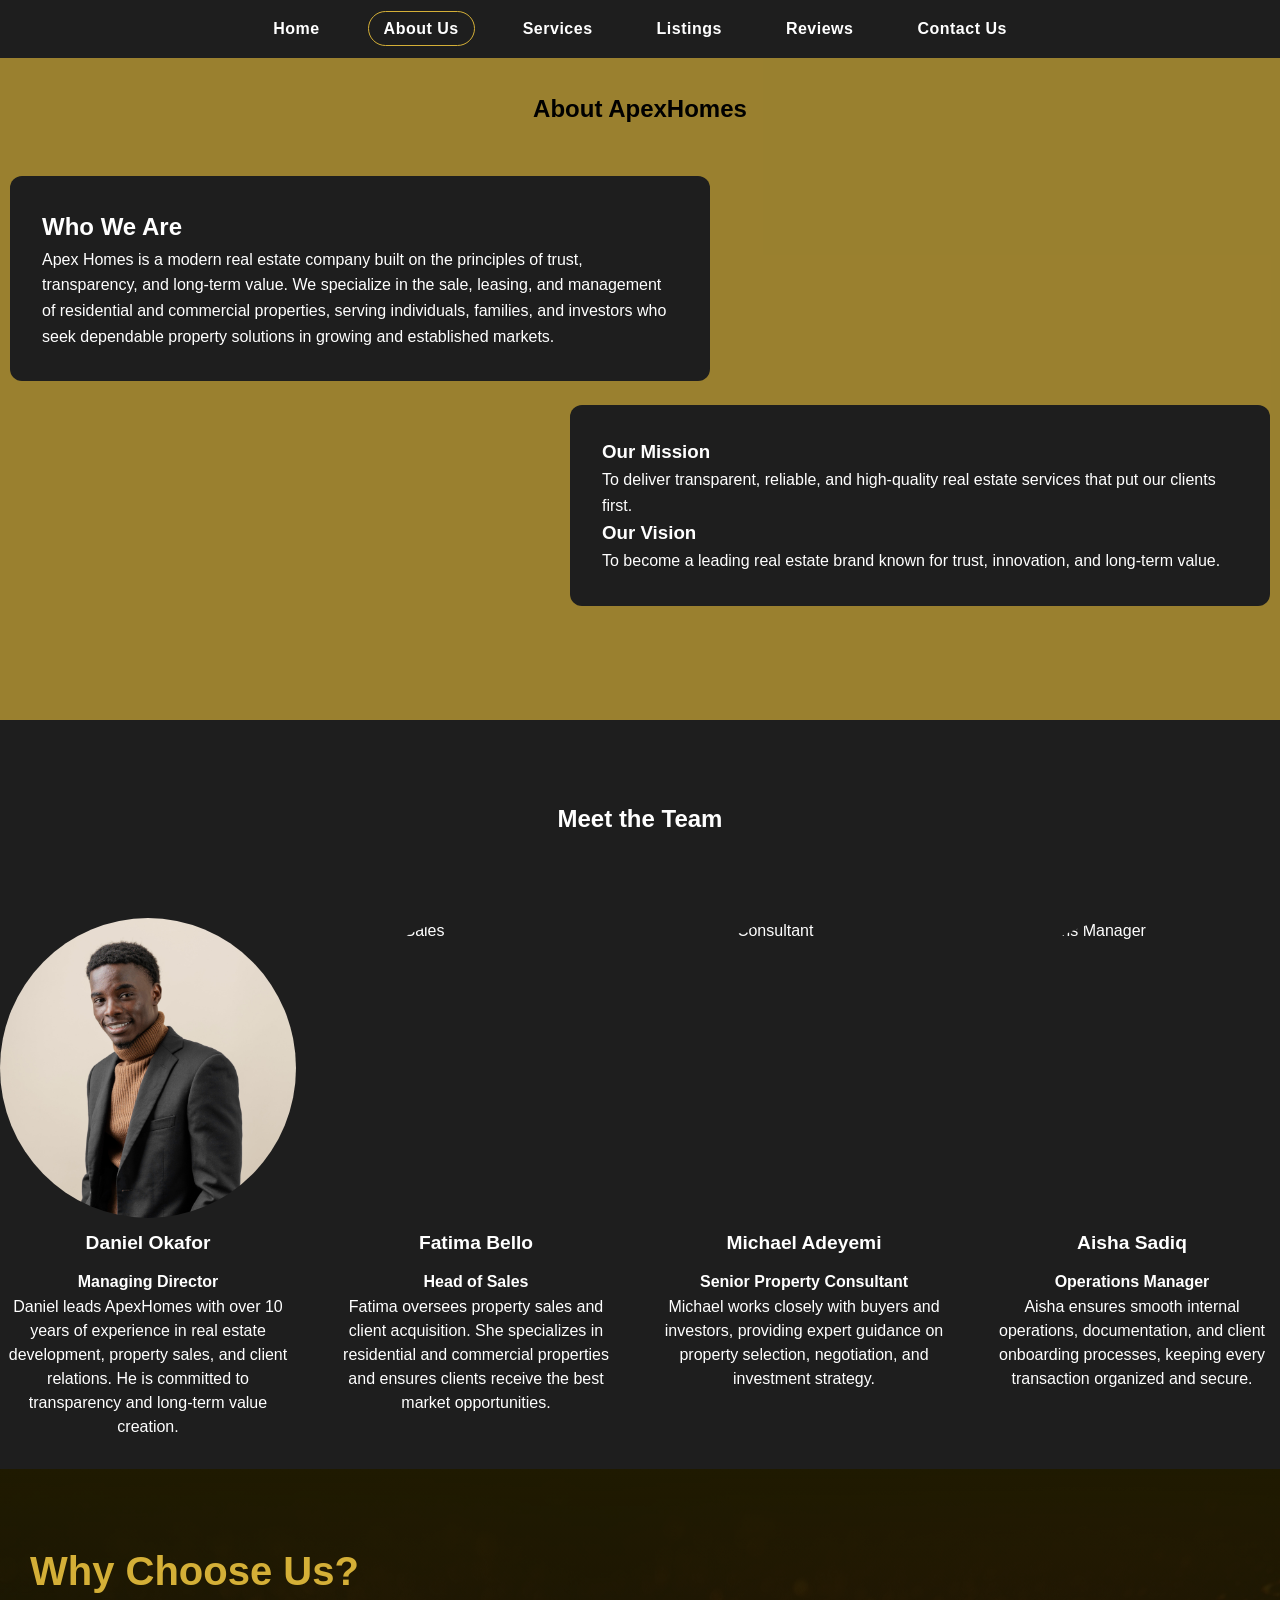
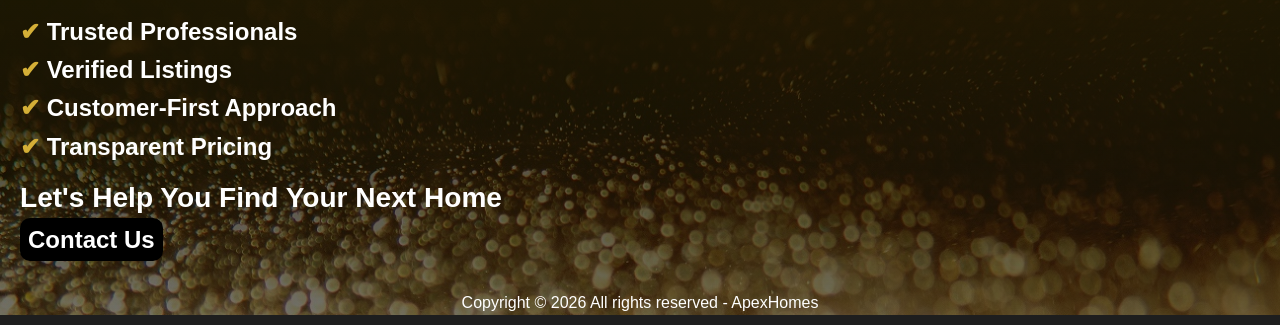
==== about us.html @ d1f8b188 "first save" ====
<!DOCTYPE html>
<html lang="en">
<head>
    <meta charset="UTF-8">
    <meta name="viewport" content="width=device-width, initial-scale=1.0">
    <title>ApexHomes</title>
    <link rel="stylesheet" href="style.css">
</head>
<body>
    <header>
    <nav>
<div class="hamburger">
            <span class="bar  bar1"></span>
            <span class="bar  bar2"></span>
            <span class="bar  bar3"></span>
        </div>

        <ul class="nav-links">
            <li> <a href="home.html">Home</a></li>
            <li> <a href="about us.html"  class="active">About Us</a></li>
            <li> <a href="home.html#services-top">Services</a></li>
            <li> <a href="listings.html">Listings</a></li>
            <li> <a href="home.html#reviews-top">Reviews</a></li>
            <li> <a href="contact us.html">Contact Us</a></li>
        </ul>
    </nav>
</header>
<section class="about-hero">
  <h1>About ApexHomes</h1>

  <div id="about-wrapper">
  <div class="who-are-we  block">
   <h2>Who We Are</h2>
      <p>
       Apex Homes is a modern real estate company built on the principles of trust, transparency, and long-term value. We specialize in the sale, leasing, and
        management of residential and commercial properties, serving individuals, families, and investors who seek dependable property solutions in growing and established markets.
      </p>
      </div>

       <div class="mission  block">
    <h3>Our Mission</h3>
    <p>
      To deliver transparent, reliable, and high-quality real estate services
      that put our clients first.
    </p>
      <h3>Our Vision</h3>
    <p>
      To become a leading real estate brand known for trust, innovation, and
      long-term value.
    </p>
  </div>

 
  </div>

</section>




<section class="meet-team" id="meet-team">

 <h2 class="section-title">Meet the Team</h2>
  

  <div class="team-grid">
    <div class="team-card">
      <img src="team1.jpg" alt="Managing Director">
      <h3>Daniel Okafor</h3>
      <span>Managing Director</span>
      <p>
        
        Daniel leads ApexHomes with over 10 years of experience in real estate
        development, property sales, and client relations. He is committed to
        transparency and long-term value creation.
      </p>
    </div>

    <div class="team-card">
      <img src="team2.jpg" alt="Head of Sales">
      <h3>Fatima Bello</h3>
      <span>Head of Sales</span>
      <p>
        Fatima oversees property sales and client acquisition. She specializes
        in residential and commercial properties and ensures clients receive
        the best market opportunities.
      </p>
    </div>

    <div class="team-card">
      <img src="team3.jpg" alt="Property Consultant">
      <h3>Michael Adeyemi</h3>
      <span>Senior Property Consultant</span>
      <p>
        Michael works closely with buyers and investors, providing expert
        guidance on property selection, negotiation, and investment strategy.
      </p>
    </div>

    <div class="team-card">
      <img src="team4.jpg" alt="Operations Manager">
      <h3>Aisha Sadiq</h3>
      <span>Operations Manager</span>
      <p>
        Aisha ensures smooth internal operations, documentation, and client
        onboarding processes, keeping every transaction organized and secure.
      </p>
    </div>
  </div>

</section>
<footer class="footer-about">
<section class="why-us">
  <h2>Why Choose Us?</h2>

  <div class="reasons">
    <div class="reason"> <span>✔ </span> Trusted Professionals</div>
    <div class="reason"><span>✔ </span>  Verified Listings</div>
    <div class="reason"><span>✔ </span>  Customer-First Approach</div>
    <div class="reason"><span>✔ </span>  Transparent Pricing</div>
  </div>


<div class="about-cta">
  <h3>Let's Help You Find Your Next Home</h3>
  <a href="contact.html" class="btn-primary">Contact Us</a>
  </div>
</section>

<p>
Copyright © 2026 All rights reserved - ApexHomes</p>
</footer>
<script src="script.js"></script>
</body>
</html>
---- style.css ----
* {
            margin: 0;
            padding: 0;
            box-sizing: border-box;
            font-family: 'Inter', sans-serif;
        }

        html{
            scroll-behavior: smooth;
        }

         body {
           /* background: linear-gradient(to right, #0F172A, #D4AF37);
            color: #333; */
            background-color:#1E1E1E ;
            color: #ffff;
            line-height: 1.6;
            overflow-x: hidden;
            min-height: 100vh;
            
            
        }





        
/* ======================
   HOME PAGE
====================== */
        
        nav {
  margin: 0 auto;
  padding: 1rem 1.5rem;
  display: flex;
  justify-content: center;
  align-items: center;
  position:fixed;
top: 0;
left: 0;
width: 100%;
  z-index: 1000;
  background-color: #1e1e1e;
  transition: box-shadow 0.3s ease, border-bottom 0.3s ease;
}

nav.scrolled {
  border-bottom: 0.5px solid rgba(212, 175, 55, 0.6); 
   box-shadow: 0 2px 5px rgba(212, 175, 55, 0.6);
}

.nav-links a.active {
  
  border: 1px solid #D4AF37;
  border-radius: 20px;
  
}



           .nav-links {
            display: flex;
            gap: 2rem;
            list-style: none;
            
           
        }

        .nav-links a {
            color: #fff;
            text-decoration: none;
            font-weight: 800; /* Medium weight */
            font-size: 16px;
             letter-spacing: 0.5px;
             padding: 8px 15px;
            border: 1px solid transparent;
            border-radius: 15px;
            

        }
        

        nav li a:hover{
              
              border: 1px solid #D4AF37;
              
        }

 .hamburger{
    display: none;

 }
 


        .hero-section{
            width: 100%;
            min-height: 100vh;
            padding-top: 90px;
        }
        .hero-content{
            height: 40vh;
            
        }

        .hero-section img{
            width: 100%;
            height: 300px;
            opacity: 0.2;
            box-shadow: 5px 5px 10px 2px rgb(30, 30, 30);

            margin-top: 15px;


            -webkit-mask-image: linear-gradient(to bottom, transparent, black 30%, black 70%, transparent);
            -webkit-mask-repeat: no-repeat;
            -webkit-mask-size: cover;

             mask-image: linear-gradient(to bottom, transparent, black 30%, black 70%, transparent);
             mask-repeat: no-repeat;
             mask-size: cover;
        }

     .hero-title{
        text-align: center;
        color: #d4af37;
         font-weight:1300;
    font-size:2.5rem;
    letter-spacing: 0.5px;
        

     }
     .hero-tagline{
        text-align: center;
        color: #fff;
        align-items: center;
        font-size: 28px;
        font-weight:500 ;
        margin-top: 7px;
        word-spacing: px;
     }

     .hero-actions{
display: flex;
        justify-content: center;
        gap: 2rem;
        margin-top: 24px;
     }
     .hero-content button{
        
        background-color: #d4af37;
        align-items: center;
        list-style: none;
        padding: 15px;
        border-radius: 10px;
        font-size: 17px;
     }
.hero-content button a{
    text-decoration: none;
    color: #0F172A;
    padding: auto;

}


.about-wrapper img{
    width: 40vw;
    height: 75vh;
    margin-top: 60px;
    border-radius: 10px;
}
.about-text h1{
    margin-bottom: 2rem;
    color: #D4AF37;
}

.about-wrapper{
    display: flex;
    justify-content: center;
    color: #fff; 
    gap: 5rem;
    flex: 1;
    width: 100%;
    height: 80vh;

}

.about-text{
    font-size: 18px;
    line-height: 2rem;
    font-weight: 500;
    width: 70vh;
}
.about-section a{
display: flex;
justify-content: flex end;
margin: 70px 0 50px 130px;
padding: 1rem 2rem;
border-radius: 10px;
background-color: #D4AF37;
color: #000;
font-size:medium;
font-weight: 500;
width: auto;
text-decoration: none;
}


.services-section{
   
    width:100%;
   min-height:100vh ;
    background-color: #d4af37ad;
    color: #1E1E1E;
    text-align: right;
      box-shadow: 5px 5px 10px 10px #d4af37ad;
}
.services-section h1{
   text-align: center;
    margin-bottom: 80px;
    padding-top: 80px;
    font-weight: 500;
    
}

.services-section p{
    font-size: 18px;
    line-height: 2rem;
    font-weight: 500;
   
}
.services-images{
    display: flex;
    justify-content: center;
    gap: 2rem;
    align-items: flex-start;
    
    
}
 


.services-images > div{
width: 386px;
    box-sizing: border-box;
    text-align: left;
    

}
        .services-section img{
            max-width: 386px;
            width: 100%;
            height:217px;
            border-radius: 10px;
            outline: 2px solid #1E1E1E;
        }


        .services-section a{
            display: inline-block;
            font-weight: 600;
           font-size: 16px;
            margin:0 70px 20px 0;
            text-decoration: none;
            background-color: #1E1E1E;
            color: #D4AF37;
            padding: 10px;
            border: 1px solid white;
            border-radius: 10px;
            
        }


        .listings-section h1{
            text-align: center;
            margin: 150px 0 50px 0;
            font-weight: 500;
        }

        .listing-images{
            display: flex;
            justify-content: center;
            align-items: flex-start;
            gap: 2rem;

        }

        .listing-images> div{
max-width: 300px;
    box-sizing: border-box;
    background-color: #d4af37ad;
    border-radius: 10px;
   height: 450px;


}

.listing-images p{
     
     justify-content: center;
     align-items: center;
     color: #1E1E1E;
     font-size: 16px;
    font-weight: 545;
    padding:15px 20px ;
}
 
.listing-images h2{

    text-align: center;
     color: #1E1E1E;
}
.listings-section img{
            width: 300px;
            height: 160px;
            border-radius: 10px;
        }




 .viewmore {
    display: block;          
    width: fit-content;      
    margin-left: auto;       
    margin-right: 25px;
    margin-top: 10px;

    padding: 10px 20px;
    background-color: #D4AF37;
    color: #000;
    text-decoration: none;
    border-radius: 6px;
}


.reviews-marquee {
  overflow: hidden;
  width: 100%;

}

.reviews-track{
  display: flex;
  gap: 2rem;
  animation: scroll 20s linear infinite;
}

.reviews-track > div {
  min-width: 300px;
  
  padding: 20px;
  border-radius: 10px;
  box-sizing: border-box;
}

/* Duplicate the content visually for seamless loop */
.reviews-track::after {
  content: '';
  display: flex;
  flex: 0 0 auto;
  width: 100%; /* same width as original .riv content */
}

/* Keyframes for continuous scroll */
@keyframes scroll {
  0% {
    transform: translateX(0);
  }
  100% {
    transform: translateX(-50%);
  }
}


.reviews-marquee:hover .reviews-track {
  animation-play-state: paused;
}

.contact-section{
    width: 100%;
    min-height: 100vh;
    
    
}

.contact-section h1{
    margin-bottom: 10px;
    text-align: center;
}

.contact-section ul{
  text-align: center;
  padding: 2rem;
  list-style: none;
  font-size: 18px;
  
}
.contact-section li a{
    font-size: 18px;
    text-decoration: none;
    color: #D4AF37;
    
}

.contact-section form{
    display: flex;
    justify-content: center;
    
    flex-direction: column;
   max-width: 40rem;
    text-align: center;
    margin: auto;
}

.contact-section input{
    padding: 1rem;
    margin: 1rem;
    border-radius: 10px;
}

 .contact-section textarea{
    padding:20px 0 0 10px;
    
    border-radius: 10px;

 }

 #submit{
    background-color: #D4AF37;
    margin-bottom: 20px;
 }

 .contact-section p{
    margin: auto;
    text-align: center;
    margin-top: 30px;
    margin-bottom: 10px;
 }





/* ======================
   ABOUT PAGE
====================== */
.about-hero{
            width: 100%;
            min-height: 80vh;
            padding-top: 90px;
            background-color: #d4af37ad;
            color: #000;
        }

        .about-hero h1{
            text-align: center;
        }

        #about-wrapper{

             display: flex;
  flex-direction: column;
  gap: 1.5rem;
  padding: 3rem 0;
        }

        .block{
  max-width: 700px;
  background-color:#1E1E1E;
  color: #fff;
  padding: 2rem;
  border-radius: 12px;
        }
.who-are-we{
   
    
   
    align-self: flex-start;
    margin-left: 10px;

}

.mission{

    
   margin-right: 10px;
    
    align-self: flex-end;
}



.meet-team h2{
    text-align: center;
    margin: 80px;
}


.team-grid {
    display: flex;
    gap: 2rem;
    align-items: flex-start;
    margin-bottom: 30px;
}

.team-grid > div {
    width: 300px;
    box-sizing: border-box;
}

.team-grid img {
    display: block;
    width: 100%;
    height: 300px;
    border-radius: 50%;
    object-fit: cover;
}

.team-grid h3 {
    margin: 10px 0;
    font-size: 1.2rem;
    text-align: center;
}

.team-card p {
    margin: 0;
    line-height: 1.5;
    text-align: center;
}

.team-card span{
    text-align: center;
    font-weight: 600;
    display: block;
}

.why-us{
    
    color:#ffff;
      padding: 40px 0 20px 20px;
      font-weight: 600;
      font-size: 1.5rem;
      
   
}
.reasons span{
    color:#D4AF37;
}

.why-us h2{
    margin: 30px 0 10px 10px;
  color:#D4AF37;
     font-weight:1300;
    font-size:2.5rem;
}

.why-us h3{
    margin-top: 10px;
    color:white;
}

.about-cta a{
    text-decoration: none;
    background-color: #000;
    color: #ffff;
    padding: 8px;
    border-radius: 10px;
}

.about-cta a:hover{
    background-color: rgb(212, 175, 55);
    color: #000;
}

.footer-about p{
    text-align: center;
    color: #fff;
    margin: 10px;
}
.footer-about{
     background-image: linear-gradient(
      rgb(31, 26, 1),
      rgba(20, 16, 1, 0.555)
    ),
    url("gold.jpg");
    background-size: cover;
    
}

.footer-about img{
filter: blur(20px);
}



/* ======================
   CONTACT PAGE
====================== */
.contact-us h1{
    padding-top: 90px;
    margin-bottom: -20px;
    color: #D4AF37;
   
}

.contact-us{
    display: flex;
    flex-direction: column;
    align-items: center;
}

.contact-us-p{
    margin-top:-10px;

}



/* ======================
   LISTING PAGE
====================== */

.listing-header{
    background-image: url(home\ bg2.png);
    background-size: cover
   
}

.listing-nav{
    background-color:#1e1e1e48;
}

.listing-header h1{
    padding-top: 90px;
    font-size: 35px;
    font-weight: 600;
    padding-left: 25px;
}

.listing-header p{
   padding-left: 25px; 
}

.filters input{
margin-left: 25px;
width:70%;
margin: 40px 0 20px  20px;
height: 40px;
font-size: 17px;
}
.filters button{
    height:40px;
    color: #fff;
    background-color:#000;
    width: 100px;
    padding: 10px;
    text-align: center;
    outline:2px solid #D4AF37;
    font-size: 17px;
    border-radius: 5px;
    margin-left: 5px;
}

 .listing-grid{
    display: grid;
    grid-template-columns:repeat(auto-fill, minmax(300px, 1fr));
   row-gap: 25px;
    justify-items: center;
 }

.listing-grid img {
    display: block;
    width: 100%;
    height: 300px;
border-radius:10px 10px 0 0  ;
    object-fit: cover;
}
 .listing-card{
width: 300px;
    box-sizing: border-box;
    background-color: #000;
    height: 450px;
    border-radius: 10px;
    
}
.listing-info{
  padding: 10px;  
  display: flex;
  flex-direction: column;
  position: relative;

}

.listing-info button{
 
  
  background-color: #d4af37;
width: 90%;
height: 40px;

margin: auto 15px;
border-radius: 10px;



}

.hidden-details {
  display: none;
}
.show {
  display: block;
  background-color:rgb(253, 245, 234);
  position: absolute;
  z-index: 2;
  color: #000;
  margin-top: 120PX;
  padding: 5px;
}

.listing ul{
    display: flex;
    justify-content: center;
    margin: auto;
}

.listing-footer{
 background-image: url(home\ bg2.png);
 background-size:cover;
 background-repeat: no-repeat;
 background-position:bottom;
    height: 30vh;
    text-align: center;
    padding-top: 30px;
   
}
.listing-footer p{
    font-size: 20px;
    font-weight: 600;
    color:#D4AF37
}
.listing-footer div{
    margin-bottom: 30px;
}

.listing-footer a{
    background-color: #D4AF37;
    text-decoration: none;
    padding: 15px;
    border-radius: 10px;
   color: #fff;
   width: 60%;
 
}
.next-page{
    margin: 25px 0 25px 0;
    color: #D4AF37;
    text-decoration: none;
    display: flex;
    justify-content: center;

}




/* =========================
   TABLET (≤1024px)
========================= */
@media (max-width:1024px){

  .nav-links{
    gap:1rem;
    flex-wrap:wrap;
    justify-content:center;
  }


  .hamburger {
  display: none;
  flex-direction: column;
  cursor: pointer;
  gap: 5px;
}

  .hero-title{
    font-size:2rem;
  }

  .hero-tagline{
    font-size:22px;
  }

  .about-wrapper{
    flex-direction:column;
    align-items:center;
    height:auto;
    text-align:center;
    padding:20px;
  }

  .about-wrapper img{
    width:80%;
    height:auto;
  }

  .about-text{
    width:100%;
  }

  .services-images{
    flex-wrap:wrap;
  }

  .listing-images{
    flex-wrap:wrap;
  }

  .team-grid{
    flex-wrap:wrap;
    justify-content:center;
  }

  .filters input{
    width:60%;
  }
}


/* =========================
   MOBILE (≤768px)
========================= */
@media (max-width:768px){

 
nav{
    justify-content: space-between;
}
  

body{
                overflow-x: hidden;
            }
            .nav-links {
                display: flex;
                flex-direction: column;
                background-color: #1E1E1E;
                width: 40%;
                position: fixed;
                top: 5vh;
                left: 0;
                height: 50vh;
                padding:1em ;
                justify-content:space-around;
                transition:transform 0.5s ease-in ;
                transform: translateX(-100%);
                color: #000;
            }

            .nav-links.active {
                display: flex;
                transform: translateX(0%);
                
            }


            .bar{
                display: block;
                width: 50px;
                height: 7px;
                background-color: #fff;
                margin: 5px 0;
               
            }


            .toggle .bar1{
              transform: rotate(-45deg) translate(-5px,6px);
            }

            .toggle .bar2{
                opacity: 0;
            }

            .toggle .bar3{
                transform: rotate(45deg)  translate(-5px,-6px);
            }


        

.hamburger {
    display: block;
    cursor: pointer;
    z-index: 2000;  /* above nav */
}


.nav-links a.active {
  border: none;
  
}


        nav li a:hover{
              
              border: 1px solid #D4AF37;
              background-color: #D4AF37;
              
        }


  .hero-section{
    padding-top:120px;
  }

  .hero-title{
    font-size:1.7rem;
  }

  .hero-tagline{
    font-size:18px;
  }

  .hero-actions{
    flex-direction:column;
    gap:15px;
  }

  .hero-content button{
    width:80%;
    margin:auto;
  }

  .services-section h1,
  .listings-section h1{
    margin:100px 0 30px;
  }

  .services-images > div  {
    width:90%;
  }

  .listing-images > div  .listing-images img{
    max-width:90%;
    
  }

 .viewmore{
    margin:  20px auto ;
    
  }

  .filters{
    text-align:center;
  }

  .filters input{
    width:90%;
    margin:20px auto;
    display:block;
  }

  .filters button{
    width:90%;
    margin:auto;
    display:block;
    margin-bottom: 20px;
  }

   .filters button:hover{
    background-color: #6d5506;
   }

  .listing-card{
    width:90%;
  }

  .listing-grid{
    grid-template-columns:1fr;
  }

  .listing-footer{
    height: 15vh;
  }

  .contact-section form{
    width:90%;
  }

  .contact-section textarea{
    width:100%;
  }
}



/* =========================
   SMALL PHONES (≤480px)
========================= */
@media (max-width:480px){

  .hero-title{
    font-size:1.4rem;
  }

  .hero-tagline{
    font-size:16px;
  }

  .nav-links a{
    font-size:14px;
    padding:6px 10px;
  }

  .services-section p,
  .listing-images p{
    font-size:15px;
    line-height:1.6rem;
  }

  .reviews-track > div{
    min-width:250px;
  }

  .about-section button{
    margin-left:auto;
    margin-right:auto;
  }

  .listing-header h1{
    font-size:24px;
  }

  .listing-header p{
    font-size:14px;
  }
}
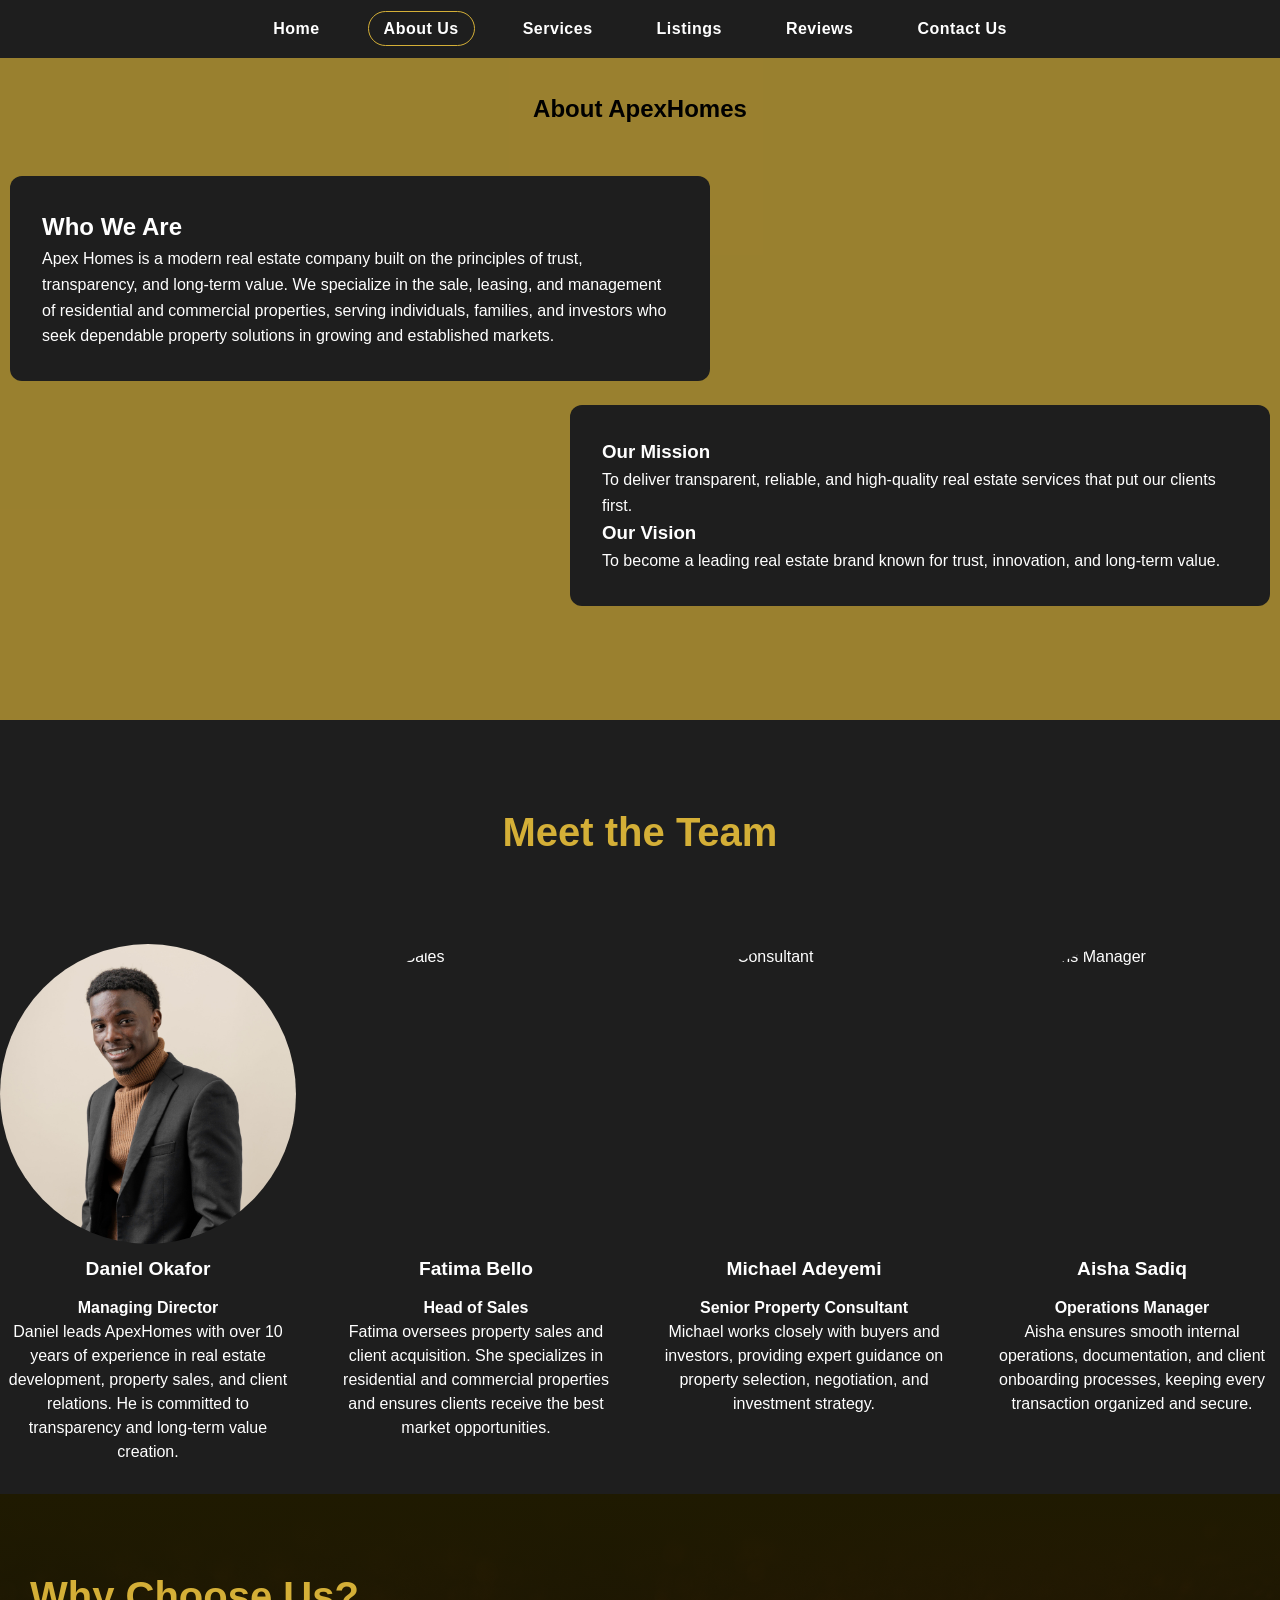
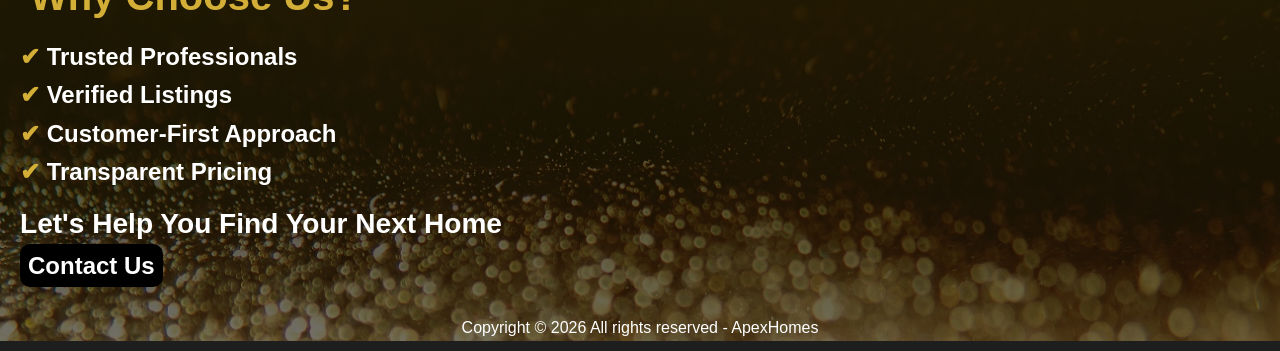
==== commit 8e038957: "added transitions" ====
--- a/about us.html
+++ b/about us.html
@@ -1,137 +1,128 @@
-<!DOCTYPE html>
+<!doctype html>
 <html lang="en">
-<head>
-    <meta charset="UTF-8">
-    <meta name="viewport" content="width=device-width, initial-scale=1.0">
+  <head>
+    <meta charset="UTF-8" />
+    <meta name="viewport" content="width=device-width, initial-scale=1.0" />
     <title>ApexHomes</title>
-    <link rel="stylesheet" href="style.css">
-</head>
-<body>
+    <link rel="stylesheet" href="style.css" />
+  </head>
+  <body>
     <header>
-    <nav>
-<div class="hamburger">
-            <span class="bar  bar1"></span>
-            <span class="bar  bar2"></span>
-            <span class="bar  bar3"></span>
+      <nav>
+        <div class="hamburger">
+          <span class="bar bar1"></span>
+          <span class="bar bar2"></span>
+          <span class="bar bar3"></span>
         </div>
 
         <ul class="nav-links">
-            <li> <a href="home.html">Home</a></li>
-            <li> <a href="about us.html"  class="active">About Us</a></li>
-            <li> <a href="home.html#services-top">Services</a></li>
-            <li> <a href="listings.html">Listings</a></li>
-            <li> <a href="home.html#reviews-top">Reviews</a></li>
-            <li> <a href="contact us.html">Contact Us</a></li>
+          <li><a href="home.html">Home</a></li>
+          <li><a href="about us.html" class="active">About Us</a></li>
+          <li><a href="home.html#services-top">Services</a></li>
+          <li><a href="listings.html">Listings</a></li>
+          <li><a href="home.html#reviews-top">Reviews</a></li>
+          <li><a href="contact us.html">Contact Us</a></li>
         </ul>
-    </nav>
-</header>
-<section class="about-hero">
-  <h1>About ApexHomes</h1>
+      </nav>
+    </header>
+    <section class="about-hero">
+      <h1>About ApexHomes</h1>
 
-  <div id="about-wrapper">
-  <div class="who-are-we  block">
-   <h2>Who We Are</h2>
-      <p>
-       Apex Homes is a modern real estate company built on the principles of trust, transparency, and long-term value. We specialize in the sale, leasing, and
-        management of residential and commercial properties, serving individuals, families, and investors who seek dependable property solutions in growing and established markets.
-      </p>
+      <div id="about-wrapper">
+        <div class="who-are-we block">
+          <h2>Who We Are</h2>
+          <p>
+            Apex Homes is a modern real estate company built on the principles
+            of trust, transparency, and long-term value. We specialize in the
+            sale, leasing, and management of residential and commercial
+            properties, serving individuals, families, and investors who seek
+            dependable property solutions in growing and established markets.
+          </p>
+        </div>
+
+        <div class="mission block">
+          <h3>Our Mission</h3>
+          <p>
+            To deliver transparent, reliable, and high-quality real estate
+            services that put our clients first.
+          </p>
+          <h3>Our Vision</h3>
+          <p>
+            To become a leading real estate brand known for trust, innovation,
+            and long-term value.
+          </p>
+        </div>
       </div>
+    </section>
 
-       <div class="mission  block">
-    <h3>Our Mission</h3>
-    <p>
-      To deliver transparent, reliable, and high-quality real estate services
-      that put our clients first.
-    </p>
-      <h3>Our Vision</h3>
-    <p>
-      To become a leading real estate brand known for trust, innovation, and
-      long-term value.
-    </p>
-  </div>
+    <section class="meet-team" id="meet-team">
+      <h2 class="section-title">Meet the Team</h2>
 
- 
-  </div>
+      <div class="team-grid">
+        <div class="team-card">
+          <img src="team1.jpg" alt="Managing Director" />
+          <h3>Daniel Okafor</h3>
+          <span>Managing Director</span>
+          <p>
+            Daniel leads ApexHomes with over 10 years of experience in real
+            estate development, property sales, and client relations. He is
+            committed to transparency and long-term value creation.
+          </p>
+        </div>
 
-</section>
+        <div class="team-card">
+          <img src="team2.jpg" alt="Head of Sales" />
+          <h3>Fatima Bello</h3>
+          <span>Head of Sales</span>
+          <p>
+            Fatima oversees property sales and client acquisition. She
+            specializes in residential and commercial properties and ensures
+            clients receive the best market opportunities.
+          </p>
+        </div>
 
+        <div class="team-card">
+          <img src="team3.jpg" alt="Property Consultant" />
+          <h3>Michael Adeyemi</h3>
+          <span>Senior Property Consultant</span>
+          <p>
+            Michael works closely with buyers and investors, providing expert
+            guidance on property selection, negotiation, and investment
+            strategy.
+          </p>
+        </div>
 
+        <div class="team-card">
+          <img src="team4.jpg" alt="Operations Manager" />
+          <h3>Aisha Sadiq</h3>
+          <span>Operations Manager</span>
+          <p>
+            Aisha ensures smooth internal operations, documentation, and client
+            onboarding processes, keeping every transaction organized and
+            secure.
+          </p>
+        </div>
+      </div>
+    </section>
+    <footer class="footer-about">
+      <section class="why-us">
+        <h2>Why Choose Us?</h2>
 
+        <div class="reasons">
+          <div class="reason"><span>✔ </span> Trusted Professionals</div>
+          <div class="reason"><span>✔ </span> Verified Listings</div>
+          <div class="reason"><span>✔ </span> Customer-First Approach</div>
+          <div class="reason"><span>✔ </span> Transparent Pricing</div>
+        </div>
 
-<section class="meet-team" id="meet-team">
+        <div class="about-cta">
+          <h3>Let's Help You Find Your Next Home</h3>
+          <a href="contact us.html">Contact Us</a>
+        </div>
+      </section>
 
- <h2 class="section-title">Meet the Team</h2>
-  
-
-  <div class="team-grid">
-    <div class="team-card">
-      <img src="team1.jpg" alt="Managing Director">
-      <h3>Daniel Okafor</h3>
-      <span>Managing Director</span>
-      <p>
-        
-        Daniel leads ApexHomes with over 10 years of experience in real estate
-        development, property sales, and client relations. He is committed to
-        transparency and long-term value creation.
-      </p>
-    </div>
-
-    <div class="team-card">
-      <img src="team2.jpg" alt="Head of Sales">
-      <h3>Fatima Bello</h3>
-      <span>Head of Sales</span>
-      <p>
-        Fatima oversees property sales and client acquisition. She specializes
-        in residential and commercial properties and ensures clients receive
-        the best market opportunities.
-      </p>
-    </div>
-
-    <div class="team-card">
-      <img src="team3.jpg" alt="Property Consultant">
-      <h3>Michael Adeyemi</h3>
-      <span>Senior Property Consultant</span>
-      <p>
-        Michael works closely with buyers and investors, providing expert
-        guidance on property selection, negotiation, and investment strategy.
-      </p>
-    </div>
-
-    <div class="team-card">
-      <img src="team4.jpg" alt="Operations Manager">
-      <h3>Aisha Sadiq</h3>
-      <span>Operations Manager</span>
-      <p>
-        Aisha ensures smooth internal operations, documentation, and client
-        onboarding processes, keeping every transaction organized and secure.
-      </p>
-    </div>
-  </div>
-
-</section>
-<footer class="footer-about">
-<section class="why-us">
-  <h2>Why Choose Us?</h2>
-
-  <div class="reasons">
-    <div class="reason"> <span>✔ </span> Trusted Professionals</div>
-    <div class="reason"><span>✔ </span>  Verified Listings</div>
-    <div class="reason"><span>✔ </span>  Customer-First Approach</div>
-    <div class="reason"><span>✔ </span>  Transparent Pricing</div>
-  </div>
-
-
-<div class="about-cta">
-  <h3>Let's Help You Find Your Next Home</h3>
-  <a href="contact.html" class="btn-primary">Contact Us</a>
-  </div>
-</section>
-
-<p>
-Copyright © 2026 All rights reserved - ApexHomes</p>
-</footer>
-<script src="script.js"></script>
-</body>
+      <p>Copyright © 2026 All rights reserved - ApexHomes</p>
+    </footer>
+    <script src="script.js"></script>
+  </body>
 </html>
-
-
--- a/style.css
+++ b/style.css
@@ -1,347 +1,326 @@
 * {
-            margin: 0;
-            padding: 0;
-            box-sizing: border-box;
-            font-family: 'Inter', sans-serif;
-        }
-
-        html{
-            scroll-behavior: smooth;
-        }
-
-         body {
-           /* background: linear-gradient(to right, #0F172A, #D4AF37);
+  margin: 0;
+  padding: 0;
+  box-sizing: border-box;
+  font-family: "Inter", sans-serif;
+}
+
+html {
+  scroll-behavior: smooth;
+}
+
+/* Scroll reveal animation */
+.reveal-on-scroll {
+  opacity: 0;
+  transform: translateY(28px);
+  transition:
+    opacity 0.8s ease,
+    transform 0.8s ease;
+  transition-delay: var(--reveal-delay, 0ms);
+  will-change: opacity, transform;
+}
+
+.reveal-on-scroll.revealed {
+  opacity: 1;
+  transform: translateY(0);
+}
+
+body {
+  /* background: linear-gradient(to right, #0F172A, #D4AF37);
             color: #333; */
-            background-color:#1E1E1E ;
-            color: #ffff;
-            line-height: 1.6;
-            overflow-x: hidden;
-            min-height: 100vh;
-            
-            
-        }
-
-
-
-
-
-        
+  background-color: #1e1e1e;
+  color: #ffff;
+  line-height: 1.6;
+  overflow-x: hidden;
+  min-height: 100vh;
+}
+
 /* ======================
    HOME PAGE
 ====================== */
-        
-        nav {
+
+nav {
   margin: 0 auto;
   padding: 1rem 1.5rem;
   display: flex;
   justify-content: center;
   align-items: center;
-  position:fixed;
-top: 0;
-left: 0;
-width: 100%;
+  position: fixed;
+  top: 0;
+  left: 0;
+  width: 100%;
   z-index: 1000;
   background-color: #1e1e1e;
-  transition: box-shadow 0.3s ease, border-bottom 0.3s ease;
+  transition:
+    box-shadow 0.3s ease,
+    border-bottom 0.3s ease;
 }
 
 nav.scrolled {
-  border-bottom: 0.5px solid rgba(212, 175, 55, 0.6); 
-   box-shadow: 0 2px 5px rgba(212, 175, 55, 0.6);
+  border-bottom: 0.5px solid rgba(212, 175, 55, 0.6);
+  box-shadow: 0 2px 5px rgba(212, 175, 55, 0.6);
 }
 
 .nav-links a.active {
-  
-  border: 1px solid #D4AF37;
+  border: 1px solid #d4af37;
   border-radius: 20px;
-  
-}
-
-
-
-           .nav-links {
-            display: flex;
-            gap: 2rem;
-            list-style: none;
-            
-           
-        }
-
-        .nav-links a {
-            color: #fff;
-            text-decoration: none;
-            font-weight: 800; /* Medium weight */
-            font-size: 16px;
-             letter-spacing: 0.5px;
-             padding: 8px 15px;
-            border: 1px solid transparent;
-            border-radius: 15px;
-            
-
-        }
-        
-
-        nav li a:hover{
-              
-              border: 1px solid #D4AF37;
-              
-        }
-
- .hamburger{
-    display: none;
-
- }
- 
-
-
-        .hero-section{
-            width: 100%;
-            min-height: 100vh;
-            padding-top: 90px;
-        }
-        .hero-content{
-            height: 40vh;
-            
-        }
-
-        .hero-section img{
-            width: 100%;
-            height: 300px;
-            opacity: 0.2;
-            box-shadow: 5px 5px 10px 2px rgb(30, 30, 30);
-
-            margin-top: 15px;
-
-
-            -webkit-mask-image: linear-gradient(to bottom, transparent, black 30%, black 70%, transparent);
-            -webkit-mask-repeat: no-repeat;
-            -webkit-mask-size: cover;
-
-             mask-image: linear-gradient(to bottom, transparent, black 30%, black 70%, transparent);
-             mask-repeat: no-repeat;
-             mask-size: cover;
-        }
-
-     .hero-title{
-        text-align: center;
-        color: #d4af37;
-         font-weight:1300;
-    font-size:2.5rem;
-    letter-spacing: 0.5px;
-        
-
-     }
-     .hero-tagline{
-        text-align: center;
-        color: #fff;
-        align-items: center;
-        font-size: 28px;
-        font-weight:500 ;
-        margin-top: 7px;
-        word-spacing: px;
-     }
-
-     .hero-actions{
-display: flex;
-        justify-content: center;
-        gap: 2rem;
-        margin-top: 24px;
-     }
-     .hero-content button{
-        
-        background-color: #d4af37;
-        align-items: center;
-        list-style: none;
-        padding: 15px;
-        border-radius: 10px;
-        font-size: 17px;
-     }
-.hero-content button a{
-    text-decoration: none;
-    color: #0F172A;
-    padding: auto;
-
-}
-
-
-.about-wrapper img{
-    width: 40vw;
-    height: 75vh;
-    margin-top: 60px;
-    border-radius: 10px;
-}
-.about-text h1{
-    margin-bottom: 2rem;
-    color: #D4AF37;
-}
-
-.about-wrapper{
-    display: flex;
-    justify-content: center;
-    color: #fff; 
-    gap: 5rem;
-    flex: 1;
-    width: 100%;
-    height: 80vh;
-
-}
-
-.about-text{
-    font-size: 18px;
-    line-height: 2rem;
-    font-weight: 500;
-    width: 70vh;
-}
-.about-section a{
-display: flex;
-justify-content: flex end;
-margin: 70px 0 50px 130px;
-padding: 1rem 2rem;
-border-radius: 10px;
-background-color: #D4AF37;
-color: #000;
-font-size:medium;
-font-weight: 500;
-width: auto;
-text-decoration: none;
-}
-
-
-.services-section{
-   
-    width:100%;
-   min-height:100vh ;
-    background-color: #d4af37ad;
-    color: #1E1E1E;
-    text-align: right;
-      box-shadow: 5px 5px 10px 10px #d4af37ad;
-}
-.services-section h1{
-   text-align: center;
-    margin-bottom: 80px;
-    padding-top: 80px;
-    font-weight: 500;
-    
-}
-
-.services-section p{
-    font-size: 18px;
-    line-height: 2rem;
-    font-weight: 500;
-   
-}
-.services-images{
-    display: flex;
-    justify-content: center;
-    gap: 2rem;
-    align-items: flex-start;
-    
-    
-}
- 
-
-
-.services-images > div{
-width: 386px;
-    box-sizing: border-box;
-    text-align: left;
-    
-
-}
-        .services-section img{
-            max-width: 386px;
-            width: 100%;
-            height:217px;
-            border-radius: 10px;
-            outline: 2px solid #1E1E1E;
-        }
-
-
-        .services-section a{
-            display: inline-block;
-            font-weight: 600;
-           font-size: 16px;
-            margin:0 70px 20px 0;
-            text-decoration: none;
-            background-color: #1E1E1E;
-            color: #D4AF37;
-            padding: 10px;
-            border: 1px solid white;
-            border-radius: 10px;
-            
-        }
-
-
-        .listings-section h1{
-            text-align: center;
-            margin: 150px 0 50px 0;
-            font-weight: 500;
-        }
-
-        .listing-images{
-            display: flex;
-            justify-content: center;
-            align-items: flex-start;
-            gap: 2rem;
-
-        }
-
-        .listing-images> div{
-max-width: 300px;
-    box-sizing: border-box;
-    background-color: #d4af37ad;
-    border-radius: 10px;
-   height: 450px;
-
-
-}
-
-.listing-images p{
-     
-     justify-content: center;
-     align-items: center;
-     color: #1E1E1E;
-     font-size: 16px;
-    font-weight: 545;
-    padding:15px 20px ;
-}
- 
-.listing-images h2{
-
-    text-align: center;
-     color: #1E1E1E;
-}
-.listings-section img{
-            width: 300px;
-            height: 160px;
-            border-radius: 10px;
-        }
-
-
-
-
- .viewmore {
-    display: block;          
-    width: fit-content;      
-    margin-left: auto;       
-    margin-right: 25px;
-    margin-top: 10px;
-
-    padding: 10px 20px;
-    background-color: #D4AF37;
-    color: #000;
-    text-decoration: none;
-    border-radius: 6px;
-}
-
+}
+
+.nav-links {
+  display: flex;
+  gap: 2rem;
+  list-style: none;
+}
+
+.nav-links a {
+  color: #fff;
+  text-decoration: none;
+  font-weight: 800; /* Medium weight */
+  font-size: 16px;
+  letter-spacing: 0.5px;
+  padding: 8px 15px;
+  border: 1px solid transparent;
+  border-radius: 15px;
+}
+
+nav li a:hover {
+  border: 1px solid #d4af37;
+}
+
+.hamburger {
+  display: none;
+}
+
+.hero-section {
+  width: 100%;
+  min-height: 100vh;
+  padding-top: 90px;
+}
+.hero-content {
+  height: 40vh;
+}
+
+.hero-section img {
+  width: 100%;
+  height: 300px;
+  opacity: 0.2;
+  box-shadow: 5px 5px 10px 2px rgb(30, 30, 30);
+
+  margin-top: 15px;
+
+  -webkit-mask-image: linear-gradient(
+    to bottom,
+    transparent,
+    black 30%,
+    black 70%,
+    transparent
+  );
+  -webkit-mask-repeat: no-repeat;
+  -webkit-mask-size: cover;
+
+  mask-image: linear-gradient(
+    to bottom,
+    transparent,
+    black 30%,
+    black 70%,
+    transparent
+  );
+  mask-repeat: no-repeat;
+  mask-size: cover;
+}
+
+.hero-title {
+  text-align: center;
+  color: #d4af37;
+  font-weight: 800;
+  font-size: 2.5rem;
+  letter-spacing: 0.5px;
+}
+.hero-tagline {
+  text-align: center;
+  color: #fff;
+  align-items: center;
+  font-size: 28px;
+  font-weight: 500;
+  margin-top: 7px;
+  word-spacing: normal;
+}
+
+.hero-actions {
+  display: flex;
+  justify-content: center;
+  gap: 2rem;
+  margin-top: 24px;
+}
+.hero-btn {
+  background-color: #d4af37;
+  padding: 15px;
+  border-radius: 10px;
+  font-size: 17px;
+  width: 150px;
+  text-decoration: none;
+  color: #0f172a;
+  text-align: center;
+}
+
+.about-wrapper img {
+  width: 40vw;
+  height: 75vh;
+  margin-top: 60px;
+  border-radius: 10px;
+}
+.about-text h1 {
+  margin-bottom: 2rem;
+  color: #d4af37;
+}
+
+.about-wrapper {
+  display: flex;
+  justify-content: center;
+  color: #fff;
+  gap: 5rem;
+  flex: 1;
+  width: 100%;
+  height: 80vh;
+}
+
+.about-text {
+  font-size: 18px;
+  line-height: 2rem;
+  font-weight: 500;
+  width: 70vh;
+}
+.about-section a {
+  display: flex;
+  justify-content: center;
+  margin: 75px 0 50px 140px;
+  padding: 1rem 2rem;
+  border-radius: 10px;
+  background-color: #d4af37;
+  color: #000;
+  font-size: medium;
+  font-weight: 600;
+  width: 200px;
+  text-decoration: none;
+}
+
+.about-section a:hover {
+  background-color: #856603;
+}
+
+.services-section {
+  width: 100%;
+  min-height: 100vh;
+  background-color: #d4af37ad;
+  color: #1e1e1e;
+  text-align: right;
+  box-shadow: 5px 5px 10px 10px #d4af37ad;
+}
+.services-section h1 {
+  text-align: center;
+  margin-bottom: 80px;
+  padding-top: 80px;
+  font-weight: 500;
+}
+
+.services-section p {
+  font-size: 18px;
+  line-height: 2rem;
+  font-weight: 500;
+}
+.services-images {
+  display: flex;
+  justify-content: center;
+  gap: 2rem;
+  align-items: flex-start;
+}
+
+.services-images > div {
+  width: 386px;
+  box-sizing: border-box;
+  text-align: left;
+}
+.services-section img {
+  max-width: 386px;
+  width: 100%;
+  height: 217px;
+  border-radius: 10px;
+  outline: 2px solid #1e1e1e;
+}
+
+.services-section a {
+  display: inline-block;
+  font-weight: 600;
+  font-size: 16px;
+  margin: 0 70px 20px 0;
+  text-decoration: none;
+  background-color: #1e1e1e;
+  color: #d4af37;
+  padding: 10px;
+  border: 1px solid white;
+  border-radius: 10px;
+}
+
+.listings-section h1 {
+  text-align: center;
+  margin: 150px 0 50px 0;
+  font-weight: 500;
+}
+
+.listing-images {
+  display: flex;
+  justify-content: center;
+  align-items: flex-start;
+  gap: 2rem;
+}
+
+.listing-images > div {
+  max-width: 300px;
+  box-sizing: border-box;
+  background-color: #d4af37ad;
+  border-radius: 10px;
+  height: 450px;
+}
+
+.listing-images p {
+  justify-content: center;
+  align-items: center;
+  color: #1e1e1e;
+  font-size: 16px;
+  font-weight: 545;
+  padding: 15px 20px;
+}
+
+.listing-images h2 {
+  text-align: center;
+  color: #1e1e1e;
+}
+.listings-section img {
+  width: 300px;
+  height: 160px;
+  border-radius: 10px;
+}
+
+.viewmore {
+  display: block;
+  width: fit-content;
+  margin-left: auto;
+  margin-right: 25px;
+  margin-top: 10px;
+
+  padding: 10px 20px;
+  background-color: #d4af37;
+  color: #000;
+  text-decoration: none;
+  border-radius: 6px;
+}
 
 .reviews-marquee {
   overflow: hidden;
   width: 100%;
-
-}
-
-.reviews-track{
+}
+
+.reviews-track {
   display: flex;
   gap: 2rem;
   animation: scroll 20s linear infinite;
@@ -349,7 +328,7 @@
 
 .reviews-track > div {
   min-width: 300px;
-  
+
   padding: 20px;
   border-radius: 10px;
   box-sizing: border-box;
@@ -357,7 +336,7 @@
 
 /* Duplicate the content visually for seamless loop */
 .reviews-track::after {
-  content: '';
+  content: "";
   display: flex;
   flex: 0 0 auto;
   width: 100%; /* same width as original .riv content */
@@ -373,338 +352,299 @@
   }
 }
 
-
 .reviews-marquee:hover .reviews-track {
   animation-play-state: paused;
 }
 
-.contact-section{
-    width: 100%;
-    min-height: 100vh;
-    
-    
-}
-
-.contact-section h1{
-    margin-bottom: 10px;
-    text-align: center;
-}
-
-.contact-section ul{
+.contact-section {
+  width: 100%;
+  min-height: 100vh;
+}
+
+.contact-section h1 {
+  margin-bottom: 10px;
+  text-align: center;
+}
+
+.contact-section ul {
   text-align: center;
   padding: 2rem;
   list-style: none;
   font-size: 18px;
-  
-}
-.contact-section li a{
-    font-size: 18px;
-    text-decoration: none;
-    color: #D4AF37;
-    
-}
-
-.contact-section form{
-    display: flex;
-    justify-content: center;
-    
-    flex-direction: column;
-   max-width: 40rem;
-    text-align: center;
-    margin: auto;
-}
-
-.contact-section input{
-    padding: 1rem;
-    margin: 1rem;
-    border-radius: 10px;
-}
-
- .contact-section textarea{
-    padding:20px 0 0 10px;
-    
-    border-radius: 10px;
-
- }
-
- #submit{
-    background-color: #D4AF37;
-    margin-bottom: 20px;
- }
-
- .contact-section p{
-    margin: auto;
-    text-align: center;
-    margin-top: 30px;
-    margin-bottom: 10px;
- }
-
-
-
-
+}
+.contact-section li a {
+  font-size: 18px;
+  text-decoration: none;
+  color: #d4af37;
+}
+
+.contact-section form {
+  display: flex;
+  justify-content: center;
+
+  flex-direction: column;
+  max-width: 40rem;
+  text-align: center;
+  margin: auto;
+}
+
+.contact-section input {
+  padding: 1rem;
+  margin: 1rem;
+  border-radius: 10px;
+}
+
+.contact-section textarea {
+  padding: 20px 0 0 10px;
+
+  border-radius: 10px;
+}
+
+#submit {
+  background-color: #d4af37;
+  margin-bottom: 20px;
+}
+
+.contact-section p {
+  margin: auto;
+  text-align: center;
+  margin-top: 30px;
+  margin-bottom: 10px;
+}
 
 /* ======================
    ABOUT PAGE
 ====================== */
-.about-hero{
-            width: 100%;
-            min-height: 80vh;
-            padding-top: 90px;
-            background-color: #d4af37ad;
-            color: #000;
-        }
-
-        .about-hero h1{
-            text-align: center;
-        }
-
-        #about-wrapper{
-
-             display: flex;
+.about-hero {
+  width: 100%;
+  min-height: 80vh;
+  padding-top: 90px;
+  background-color: #d4af37ad;
+  color: #000;
+}
+
+.about-hero h1 {
+  text-align: center;
+}
+
+#about-wrapper {
+  display: flex;
   flex-direction: column;
   gap: 1.5rem;
   padding: 3rem 0;
-        }
-
-        .block{
+}
+
+.block {
   max-width: 700px;
-  background-color:#1E1E1E;
+  background-color: #1e1e1e;
   color: #fff;
   padding: 2rem;
   border-radius: 12px;
-        }
-.who-are-we{
-   
-    
-   
-    align-self: flex-start;
-    margin-left: 10px;
-
-}
-
-.mission{
-
-    
-   margin-right: 10px;
-    
-    align-self: flex-end;
-}
-
-
-
-.meet-team h2{
-    text-align: center;
-    margin: 80px;
-}
-
+}
+.who-are-we {
+  align-self: flex-start;
+  margin-left: 10px;
+}
+
+.mission {
+  margin-right: 10px;
+
+  align-self: flex-end;
+}
+
+.meet-team h2 {
+  text-align: center;
+  margin: 80px;
+  color: #d4af37;
+  font-weight: 700;
+  font-size: 40px;
+}
 
 .team-grid {
-    display: flex;
-    gap: 2rem;
-    align-items: flex-start;
-    margin-bottom: 30px;
+  display: flex;
+  gap: 2rem;
+  align-items: flex-start;
+  margin-bottom: 30px;
 }
 
 .team-grid > div {
-    width: 300px;
-    box-sizing: border-box;
+  width: 300px;
+  box-sizing: border-box;
 }
 
 .team-grid img {
-    display: block;
-    width: 100%;
-    height: 300px;
-    border-radius: 50%;
-    object-fit: cover;
+  display: block;
+  width: 100%;
+  height: 300px;
+  border-radius: 50%;
+  object-fit: cover;
 }
 
 .team-grid h3 {
-    margin: 10px 0;
-    font-size: 1.2rem;
-    text-align: center;
+  margin: 10px 0;
+  font-size: 1.2rem;
+  text-align: center;
 }
 
 .team-card p {
-    margin: 0;
-    line-height: 1.5;
-    text-align: center;
-}
-
-.team-card span{
-    text-align: center;
-    font-weight: 600;
-    display: block;
-}
-
-.why-us{
-    
-    color:#ffff;
-      padding: 40px 0 20px 20px;
-      font-weight: 600;
-      font-size: 1.5rem;
-      
-   
-}
-.reasons span{
-    color:#D4AF37;
-}
-
-.why-us h2{
-    margin: 30px 0 10px 10px;
-  color:#D4AF37;
-     font-weight:1300;
-    font-size:2.5rem;
-}
-
-.why-us h3{
-    margin-top: 10px;
-    color:white;
-}
-
-.about-cta a{
-    text-decoration: none;
-    background-color: #000;
-    color: #ffff;
-    padding: 8px;
-    border-radius: 10px;
-}
-
-.about-cta a:hover{
-    background-color: rgb(212, 175, 55);
-    color: #000;
-}
-
-.footer-about p{
-    text-align: center;
-    color: #fff;
-    margin: 10px;
-}
-.footer-about{
-     background-image: linear-gradient(
-      rgb(31, 26, 1),
-      rgba(20, 16, 1, 0.555)
-    ),
-    url("gold.jpg");
-    background-size: cover;
-    
-}
-
-.footer-about img{
-filter: blur(20px);
-}
-
-
+  margin: 0;
+  line-height: 1.5;
+  text-align: center;
+}
+
+.team-card span {
+  text-align: center;
+  font-weight: 600;
+  display: block;
+}
+
+.why-us {
+  color: #ffff;
+  padding: 40px 0 20px 20px;
+  font-weight: 600;
+  font-size: 1.5rem;
+}
+.reasons span {
+  color: #d4af37;
+}
+
+.why-us h2 {
+  margin: 30px 0 10px 10px;
+  color: #d4af37;
+  font-weight: 800;
+  font-size: 2.5rem;
+}
+
+.why-us h3 {
+  margin-top: 10px;
+  color: white;
+}
+
+.about-cta a {
+  text-decoration: none;
+  background-color: #000;
+  color: #ffff;
+  padding: 8px;
+  border-radius: 10px;
+}
+
+.about-cta a:hover {
+  background-color: rgb(212, 175, 55);
+  color: #000;
+}
+
+.footer-about p {
+  text-align: center;
+  color: #fff;
+  margin: 10px;
+}
+.footer-about {
+  background-image:
+    linear-gradient(rgb(31, 26, 1), rgba(20, 16, 1, 0.555)), url("gold.jpg");
+  background-size: cover;
+}
+
+.footer-about img {
+  filter: blur(20px);
+}
 
 /* ======================
    CONTACT PAGE
 ====================== */
-.contact-us h1{
-    padding-top: 90px;
-    margin-bottom: -20px;
-    color: #D4AF37;
-   
-}
-
-.contact-us{
-    display: flex;
-    flex-direction: column;
-    align-items: center;
-}
-
-.contact-us-p{
-    margin-top:-10px;
-
-}
-
-
+.contact-us h1 {
+  padding-top: 90px;
+  margin-bottom: -20px;
+  color: #d4af37;
+}
+
+.contact-us {
+  display: flex;
+  flex-direction: column;
+  align-items: center;
+}
+
+.contact-us-p {
+  margin-top: -10px;
+}
 
 /* ======================
    LISTING PAGE
 ====================== */
 
-.listing-header{
-    background-image: url(home\ bg2.png);
-    background-size: cover
-   
-}
-
-.listing-nav{
-    background-color:#1e1e1e48;
-}
-
-.listing-header h1{
-    padding-top: 90px;
-    font-size: 35px;
-    font-weight: 600;
-    padding-left: 25px;
-}
-
-.listing-header p{
-   padding-left: 25px; 
-}
-
-.filters input{
-margin-left: 25px;
-width:70%;
-margin: 40px 0 20px  20px;
-height: 40px;
-font-size: 17px;
-}
-.filters button{
-    height:40px;
-    color: #fff;
-    background-color:#000;
-    width: 100px;
-    padding: 10px;
-    text-align: center;
-    outline:2px solid #D4AF37;
-    font-size: 17px;
-    border-radius: 5px;
-    margin-left: 5px;
-}
-
- .listing-grid{
-    display: grid;
-    grid-template-columns:repeat(auto-fill, minmax(300px, 1fr));
-   row-gap: 25px;
-    justify-items: center;
- }
+.listing-header {
+  background-image: url(home\ bg2.png);
+  background-size: cover;
+}
+
+.listing-nav {
+  background-color: #1e1e1e48;
+}
+
+.listing-header h1 {
+  padding-top: 90px;
+  font-size: 35px;
+  font-weight: 600;
+  padding-left: 25px;
+}
+
+.listing-header p {
+  padding-left: 25px;
+}
+
+.filters input {
+  margin-left: 25px;
+  width: 70%;
+  margin: 40px 0 20px 20px;
+  height: 40px;
+  font-size: 17px;
+}
+.filters button {
+  height: 40px;
+  color: #fff;
+  background-color: #000;
+  width: 100px;
+  padding: 10px;
+  text-align: center;
+  outline: 2px solid #d4af37;
+  font-size: 17px;
+  border-radius: 5px;
+  margin-left: 5px;
+}
+
+.listing-grid {
+  display: grid;
+  grid-template-columns: repeat(auto-fill, minmax(300px, 1fr));
+  row-gap: 25px;
+  justify-items: center;
+}
 
 .listing-grid img {
-    display: block;
-    width: 100%;
-    height: 300px;
-border-radius:10px 10px 0 0  ;
-    object-fit: cover;
-}
- .listing-card{
-width: 300px;
-    box-sizing: border-box;
-    background-color: #000;
-    height: 450px;
-    border-radius: 10px;
-    
-}
-.listing-info{
-  padding: 10px;  
+  display: block;
+  width: 100%;
+  height: 300px;
+  border-radius: 10px 10px 0 0;
+  object-fit: cover;
+}
+.listing-card {
+  width: 300px;
+  box-sizing: border-box;
+  background-color: #000;
+  height: 450px;
+  border-radius: 10px;
+}
+.listing-info {
+  padding: 10px;
   display: flex;
   flex-direction: column;
-  position: relative;
-
-}
-
-.listing-info button{
- 
-  
+}
+
+.listing-info button {
   background-color: #d4af37;
-width: 90%;
-height: 40px;
-
-margin: auto 15px;
-border-radius: 10px;
-
-
-
+  width: 90%;
+  height: 40px;
+
+  margin: auto 15px;
+  border-radius: 10px;
 }
 
 .hidden-details {
@@ -712,333 +652,313 @@
 }
 .show {
   display: block;
-  background-color:rgb(253, 245, 234);
+  background-color: rgb(253, 245, 234);
   position: absolute;
-  z-index: 2;
+  top: 0;
+  left: 0;
+  z-index: 2000;
   color: #000;
-  margin-top: 120PX;
-  padding: 5px;
-}
-
-.listing ul{
-    display: flex;
-    justify-content: center;
-    margin: auto;
-}
-
-.listing-footer{
- background-image: url(home\ bg2.png);
- background-size:cover;
- background-repeat: no-repeat;
- background-position:bottom;
-    height: 30vh;
-    text-align: center;
-    padding-top: 30px;
-   
-}
-.listing-footer p{
-    font-size: 20px;
-    font-weight: 600;
-    color:#D4AF37
-}
-.listing-footer div{
-    margin-bottom: 30px;
-}
-
-.listing-footer a{
-    background-color: #D4AF37;
-    text-decoration: none;
-    padding: 15px;
-    border-radius: 10px;
-   color: #fff;
-   width: 60%;
- 
-}
-.next-page{
-    margin: 25px 0 25px 0;
-    color: #D4AF37;
-    text-decoration: none;
-    display: flex;
-    justify-content: center;
-
-}
-
-
-
+  padding: 10px;
+  border-radius: 8px;
+}
+
+.listing ul {
+  display: flex;
+  justify-content: center;
+  margin: auto;
+}
+
+.listing-footer {
+  background-image: url(home\ bg2.png);
+  background-size: cover;
+  background-repeat: no-repeat;
+  background-position: bottom;
+  height: 30vh;
+  text-align: center;
+  padding-top: 30px;
+}
+.listing-footer p {
+  font-size: 20px;
+  font-weight: 600;
+  color: #d4af37;
+}
+.listing-footer div {
+  margin-bottom: 30px;
+}
+
+.listing-footer a {
+  background-color: #d4af37;
+  text-decoration: none;
+  padding: 15px;
+  border-radius: 10px;
+  color: #fff;
+  width: 60%;
+}
+.next-page {
+  margin: 25px 0 25px 0;
+  color: #d4af37;
+  text-decoration: none;
+  display: flex;
+  justify-content: center;
+}
 
 /* =========================
    TABLET (≤1024px)
 ========================= */
-@media (max-width:1024px){
-
-  .nav-links{
-    gap:1rem;
-    flex-wrap:wrap;
-    justify-content:center;
-  }
-
+@media (max-width: 1024px) {
+  .nav-links {
+    gap: 1rem;
+    flex-wrap: wrap;
+    justify-content: center;
+  }
 
   .hamburger {
-  display: none;
-  flex-direction: column;
-  cursor: pointer;
-  gap: 5px;
-}
-
-  .hero-title{
-    font-size:2rem;
-  }
-
-  .hero-tagline{
-    font-size:22px;
-  }
-
-  .about-wrapper{
-    flex-direction:column;
-    align-items:center;
-    height:auto;
-    text-align:center;
-    padding:20px;
-  }
-
-  .about-wrapper img{
-    width:80%;
-    height:auto;
-  }
-
-  .about-text{
-    width:100%;
-  }
-
-  .services-images{
-    flex-wrap:wrap;
-  }
-
-  .listing-images{
-    flex-wrap:wrap;
-  }
-
-  .team-grid{
-    flex-wrap:wrap;
-    justify-content:center;
-  }
-
-  .filters input{
-    width:60%;
-  }
-}
-
+    display: none;
+    flex-direction: column;
+    cursor: pointer;
+    gap: 5px;
+  }
+
+  .hero-title {
+    font-size: 2rem;
+  }
+
+  .hero-tagline {
+    font-size: 22px;
+  }
+
+  .about-wrapper {
+    flex-direction: column;
+    align-items: center;
+    height: auto;
+    text-align: center;
+    padding: 20px;
+  }
+
+  .about-wrapper img {
+    width: 80%;
+    height: auto;
+  }
+
+  .about-text {
+    width: 100%;
+  }
+
+  .services-images {
+    flex-wrap: wrap;
+  }
+
+  .listing-images {
+    flex-wrap: wrap;
+  }
+
+  .team-grid {
+    flex-wrap: wrap;
+    justify-content: center;
+  }
+
+  .filters input {
+    width: 60%;
+  }
+}
 
 /* =========================
    MOBILE (≤768px)
 ========================= */
-@media (max-width:768px){
-
- 
-nav{
+@media (max-width: 768px) {
+  nav {
     justify-content: space-between;
-}
-  
-
-body{
-                overflow-x: hidden;
-            }
-            .nav-links {
-                display: flex;
-                flex-direction: column;
-                background-color: #1E1E1E;
-                width: 40%;
-                position: fixed;
-                top: 5vh;
-                left: 0;
-                height: 50vh;
-                padding:1em ;
-                justify-content:space-around;
-                transition:transform 0.5s ease-in ;
-                transform: translateX(-100%);
-                color: #000;
-            }
-
-            .nav-links.active {
-                display: flex;
-                transform: translateX(0%);
-                
-            }
-
-
-            .bar{
-                display: block;
-                width: 50px;
-                height: 7px;
-                background-color: #fff;
-                margin: 5px 0;
-               
-            }
-
-
-            .toggle .bar1{
-              transform: rotate(-45deg) translate(-5px,6px);
-            }
-
-            .toggle .bar2{
-                opacity: 0;
-            }
-
-            .toggle .bar3{
-                transform: rotate(45deg)  translate(-5px,-6px);
-            }
-
-
-        
-
-.hamburger {
+  }
+
+  body {
+    overflow-x: hidden;
+  }
+  .nav-links {
+    display: flex;
+    flex-direction: column;
+    background-color: #1e1e1e;
+    width: 40%;
+    position: fixed;
+    top: 5vh;
+    left: 0;
+    height: 50vh;
+    padding: 1em;
+    justify-content: space-around;
+    transition: transform 0.5s ease-in;
+    transform: translateX(-100%);
+    color: #000;
+  }
+
+  .nav-links.active {
+    display: flex;
+    transform: translateX(0%);
+  }
+
+  .bar {
+    display: block;
+    width: 50px;
+    height: 7px;
+    background-color: #fff;
+    margin: 5px 0;
+  }
+
+  .toggle .bar1 {
+    transform: rotate(-45deg) translate(-5px, 6px);
+  }
+
+  .toggle .bar2 {
+    opacity: 0;
+  }
+
+  .toggle .bar3 {
+    transform: rotate(45deg) translate(-5px, -6px);
+  }
+
+  .hamburger {
     display: block;
     cursor: pointer;
-    z-index: 2000;  /* above nav */
-}
-
-
-.nav-links a.active {
-  border: none;
-  
-}
-
-
-        nav li a:hover{
-              
-              border: 1px solid #D4AF37;
-              background-color: #D4AF37;
-              
-        }
-
-
-  .hero-section{
-    padding-top:120px;
-  }
-
-  .hero-title{
-    font-size:1.7rem;
-  }
-
-  .hero-tagline{
-    font-size:18px;
-  }
-
-  .hero-actions{
-    flex-direction:column;
-    gap:15px;
-  }
-
-  .hero-content button{
-    width:80%;
-    margin:auto;
+    z-index: 2000; /* above nav */
+  }
+
+  .nav-links a.active {
+    border: none;
+  }
+
+  nav li a:hover {
+    border: 1px solid #d4af37;
+    background-color: #d4af37;
+  }
+
+  .hero-section {
+    padding-top: 120px;
+  }
+
+  .hero-title {
+    font-size: 1.7rem;
+  }
+
+  .hero-tagline {
+    font-size: 18px;
+  }
+
+  .hero-actions {
+    flex-direction: column;
+    gap: 15px;
+  }
+
+  .hero-content button {
+    width: 80%;
+    margin: auto;
   }
 
   .services-section h1,
-  .listings-section h1{
-    margin:100px 0 30px;
-  }
-
-  .services-images > div  {
-    width:90%;
-  }
-
-  .listing-images > div  .listing-images img{
-    max-width:90%;
-    
-  }
-
- .viewmore{
-    margin:  20px auto ;
-    
-  }
-
-  .filters{
-    text-align:center;
-  }
-
-  .filters input{
-    width:90%;
-    margin:20px auto;
-    display:block;
-  }
-
-  .filters button{
-    width:90%;
-    margin:auto;
-    display:block;
+  .listings-section h1 {
+    margin: 100px 0 30px;
+  }
+
+  .services-images > div {
+    width: 90%;
+  }
+
+  .listing-images > div .listing-images img {
+    max-width: 90%;
+  }
+
+  .viewmore {
+    margin: 20px auto;
+  }
+
+  .filters {
+    text-align: center;
+  }
+
+  .filters input {
+    width: 90%;
+    margin: 20px auto;
+    display: block;
+  }
+
+  .filters button {
+    width: 90%;
+    margin: auto;
+    display: block;
     margin-bottom: 20px;
   }
 
-   .filters button:hover{
+  .filters button:hover {
     background-color: #6d5506;
-   }
-
-  .listing-card{
-    width:90%;
-  }
-
-  .listing-grid{
-    grid-template-columns:1fr;
-  }
-
-  .listing-footer{
+  }
+
+  .listing-card {
+    width: 90%;
+  }
+
+  .listing-grid {
+    grid-template-columns: 1fr;
+  }
+
+  .listing-footer {
     height: 15vh;
   }
 
-  .contact-section form{
-    width:90%;
-  }
-
-  .contact-section textarea{
-    width:100%;
-  }
-}
-
-
+  .contact-section form {
+    width: 90%;
+  }
+
+  .contact-section textarea {
+    width: 100%;
+  }
+}
 
 /* =========================
    SMALL PHONES (≤480px)
 ========================= */
-@media (max-width:480px){
-
-  .hero-title{
-    font-size:1.4rem;
-  }
-
-  .hero-tagline{
-    font-size:16px;
-  }
-
-  .nav-links a{
-    font-size:14px;
-    padding:6px 10px;
+@media (max-width: 480px) {
+  .hero-title {
+    font-size: 1.4rem;
+  }
+
+  .hero-tagline {
+    font-size: 16px;
+  }
+
+  .nav-links a {
+    font-size: 14px;
+    padding: 6px 10px;
   }
 
   .services-section p,
-  .listing-images p{
-    font-size:15px;
-    line-height:1.6rem;
-  }
-
-  .reviews-track > div{
-    min-width:250px;
-  }
-
-  .about-section button{
-    margin-left:auto;
-    margin-right:auto;
-  }
-
-  .listing-header h1{
-    font-size:24px;
-  }
-
-  .listing-header p{
-    font-size:14px;
-  }
-}
-
-
-
-
+  .listing-images p {
+    font-size: 15px;
+    line-height: 1.6rem;
+  }
+
+  .reviews-track > div {
+    min-width: 250px;
+  }
+
+  .about-section button {
+    margin-left: auto;
+    margin-right: auto;
+  }
+
+  .listing-header h1 {
+    font-size: 24px;
+  }
+
+  .listing-header p {
+    font-size: 14px;
+  }
+}
+
+@media (prefers-reduced-motion: reduce) {
+  html {
+    scroll-behavior: auto;
+  }
+
+  .reveal-on-scroll {
+    opacity: 1;
+    transform: none;
+    transition: none;
+  }
+}
